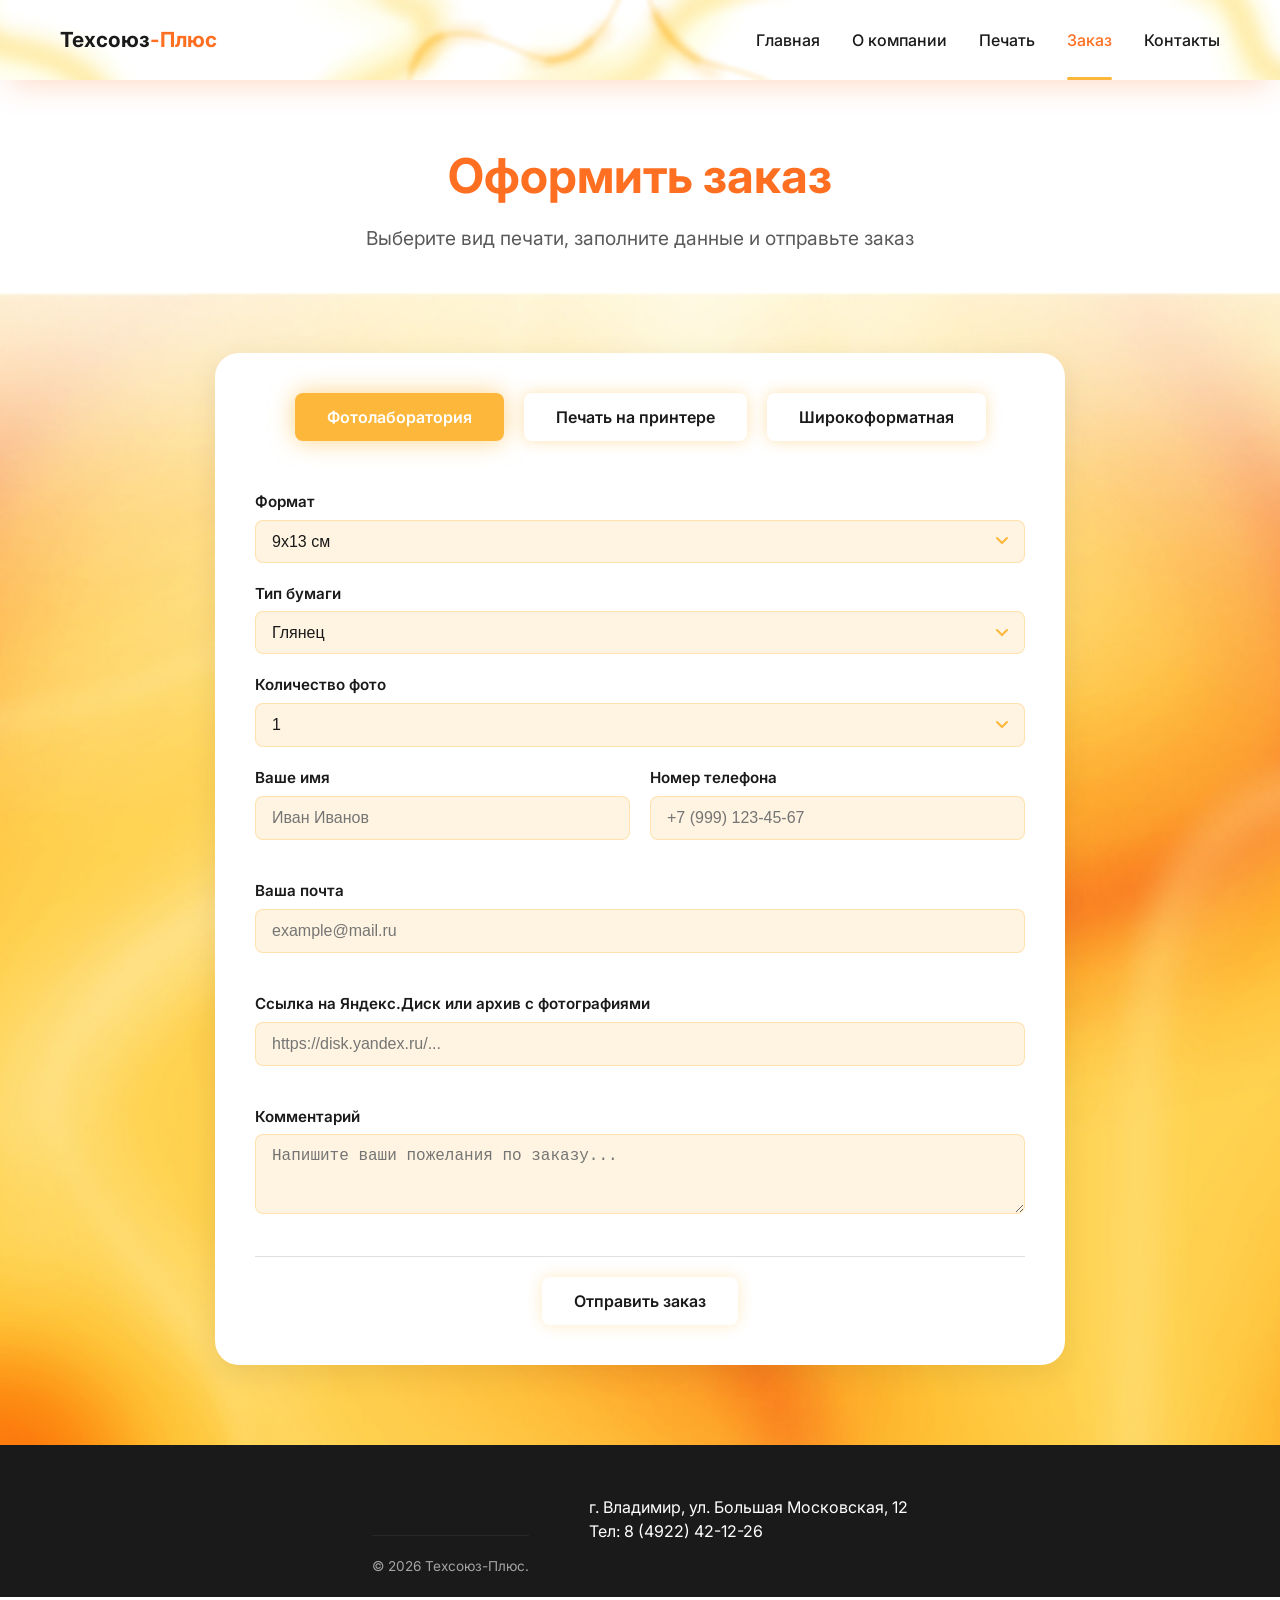
==== pages/order.html @ 172d188b "Обновление" ====
<!DOCTYPE html>
<html lang="ru">
<head>
  <meta charset="UTF-8">
  <meta name="viewport" content="width=device-width, initial-scale=1.0">
  <title>Оформить заказ - Техсоюз-Плюс</title>
  
  <link rel="preconnect" href="https://fonts.googleapis.com">
  <link rel="preconnect" href="https://fonts.gstatic.com" crossorigin>
  <link href="https://fonts.googleapis.com/css2?family=Inter:wght@400;500;600;700&display=swap" rel="stylesheet">
  <link rel="stylesheet" href="https://cdnjs.cloudflare.com/ajax/libs/font-awesome/6.4.0/css/all.min.css">
  <link href="https://unpkg.com/aos@2.3.1/dist/aos.css" rel="stylesheet">
  <link rel="stylesheet" href="../css/style.css">
  
  <style>
    .order-section {
      padding: 60px 0 80px;
      background-image: url('../images/bg-bottom.jpg');
      background-size: cover;
      background-position: center;
      background-repeat: no-repeat;
      width: 100%;
    }
    .order-wrapper {
      background: #ffffff !important;
      max-width: 850px;
      margin: 0 auto;
      padding: 40px;
      border-radius: 24px;
      box-shadow: 0 8px 30px rgba(0, 0, 0, 0.08);
    }
    .calc-input {
      background: rgba(253, 183, 59, 0.15) !important;
      border: 1px solid rgba(253, 183, 59, 0.3) !important;
      color: #1A1A1A !important;
      padding: 12px 16px !important;
      border-radius: 8px !important;
      width: 100% !important;
      font-size: 1rem !important;
      transition: all 0.3s ease !important;
    }
    .calc-input:focus {
      background: #ffffff !important;
      border-color: #FDB73B !important;
      box-shadow: 0 0 0 4px rgba(253, 183, 59, 0.25) !important;
      outline: none !important;
    }
    select.calc-input {
      appearance: none !important;
      background-image: url("data:image/svg+xml,%3Csvg xmlns='http://www.w3.org/2000/svg' width='12' height='12' viewBox='0 0 12 8'%3E%3Cpath d='M1 1l5 5 5-5' stroke='%23FDB73B' stroke-width='2' fill='none' stroke-linecap='round'/%3E%3C/svg%3E") !important;
      background-repeat: no-repeat !important;
      background-position: right 16px center !important;
      background-size: 12px !important;
    }
    input.calc-input { appearance: auto !important; background-image: none !important; }
    input[type="number"].calc-input {
      appearance: textfield !important;
      background-image: url("data:image/svg+xml,%3Csvg xmlns='http://www.w3.org/2000/svg' width='12' height='12' viewBox='0 0 12 8'%3E%3Cpath d='M1 1l5 5 5-5' stroke='%23FDB73B' stroke-width='2' fill='none' stroke-linecap='round'/%3E%3C/svg%3E") !important;
      background-repeat: no-repeat !important;
      background-position: right 16px center !important;
      background-size: 12px !important;
      padding-right: 40px !important;
    }
    input[type="number"].calc-input::-webkit-inner-spin-button,
    input[type="number"].calc-input::-webkit-outer-spin-button {
      -webkit-appearance: none !important;
      margin: 0 !important;
    }
    .calc-label {
      font-size: 0.95rem !important;
      font-weight: 600 !important;
      color: #1A1A1A !important;
      display: block !important;
      margin-bottom: 6px !important;
    }
    .calc-group { margin-bottom: 20px !important; }
    .calc-grid { display: grid !important; grid-template-columns: 1fr 1fr !important; gap: 20px !important; }
    .calc-grid .full-width { grid-column: 1 / -1 !important; }
    .calc-divider { height: 1px !important; background: #e0e0e0 !important; margin: 30px 0 20px !important; }
    .calc-total-wrapper { display: flex !important; justify-content: center !important; border-top: 1px solid #e0e0e0 !important; padding-top: 20px !important; margin-top: 16px !important; }
    .btn--primary { background: #ffffff !important; color: #1A1A1A !important; border: none !important; padding: 14px 32px !important; border-radius: 8px !important; font-weight: 600 !important; font-size: 1rem !important; transition: all 0.3s ease !important; box-shadow: 0 0 15px rgba(253, 183, 59, 0.3) !important; cursor: pointer !important; }
    .btn--primary:hover { transform: translateY(-2px) scale(1.03) !important; background: #FDB73B !important; color: #1A1A1A !important; box-shadow: 0 0 25px rgba(253, 183, 59, 0.5) !important; }
    @media (max-width: 768px) { .order-wrapper { padding: 24px 16px !important; } .calc-grid { grid-template-columns: 1fr !important; } }
  </style>
</head>
<body>
  <header class="header">
    <div class="container header__inner">
      <a href="../index.html" class="header__logo">Техсоюз<span>-Плюс</span></a>
      <nav class="header__nav">
        <ul class="header__list">
          <li><a href="../index.html" class="header__link">Главная</a></li>
          <li><a href="about.html" class="header__link">О компании</a></li>
          <li><a href="printing.html" class="header__link">Печать</a></li>
          <li><a href="order.html" class="header__link active">Заказ</a></li>
          <li><a href="contacts.html" class="header__link">Контакты</a></li>
        </ul>
        <button class="burger"><span></span><span></span><span></span></button>
      </nav>
    </div>
  </header>

  <main>
    <section class="page-header" data-aos="fade-up">
      <div class="container">
        <h1 class="page-header__title">Оформить заказ</h1>
        <p class="page-header__subtitle">Выберите вид печати, заполните данные и отправьте заказ</p>
      </div>
    </section>

    <section class="order-section">
      <div class="container">
        <div class="order-wrapper" data-aos="fade-up" data-aos-delay="100">
          <div class="tabs-nav order-tabs">
            <button class="tab-btn active" data-tab="order-lab">Фотолаборатория</button>
            <button class="tab-btn" data-tab="order-printer">Печать на принтере</button>
            <button class="tab-btn" data-tab="order-wide">Широкоформатная</button>
          </div>

          <form id="orderForm" class="order-calculator">
            <div class="tab-panel active" id="order-lab">
              <div class="calc-group">
                <label class="calc-label">Формат</label>
                <select class="calc-input" id="lab-format">
                  <option>9х13 см</option>
                  <option>10x15 см</option>
                  <option>13х18 см</option>
                  <option>15x21 см</option>
                  <option>15х23 см</option>
                  <option>21x30 см</option>
                  <option>30x45 см</option>
                  <option>30х90 см</option>
                </select>
              </div>
              <div class="calc-group">
                <label class="calc-label">Тип бумаги</label>
                <select class="calc-input" id="lab-paper">
                  <option>Глянец</option>
                  <option>Матовая</option>
                </select>
              </div>
              <div class="calc-group">
                <label class="calc-label">Количество фото</label>
                <input type="number" class="calc-input" id="lab-qty" value="1" min="1" max="1000">
              </div>
            </div>

            <div class="tab-panel" id="order-printer">
              <div class="calc-group">
                <label class="calc-label">Категория бумаги</label>
                <select id="printer-cat" class="calc-input">
                  <option value="office">Офисная бумага</option>
                  <option value="photo">Фотобумага</option>
                </select>
              </div>
              <div id="printer-office-group" class="sub-group">
                <div class="calc-group">
                  <label class="calc-label">Формат</label>
                  <select id="office-format" class="calc-input">
                    <option value="21x30">21х30</option>
                    <option value="30x42">30х42</option>
                  </select>
                </div>
                <div class="calc-group">
                  <label class="calc-label">Вид печати</label>
                  <select id="office-type" class="calc-input"></select>
                </div>
              </div>
              <div id="printer-photo-group" class="sub-group" style="display: none;">
                <div class="calc-group">
                  <label class="calc-label">Формат</label>
                  <select id="photo-format" class="calc-input">
                    <option value="9x13">9х13 см</option>
                    <option value="10x15">10x15 см</option>
                    <option value="13x18">13х18 см</option>
                    <option value="15x21">15x21 см</option>
                    <option value="21x30">21x30 см</option>
                    <option value="30x42">30x42 см</option>
                  </select>
                </div>
                <div class="calc-group">
                  <label class="calc-label">Тип бумаги</label>
                  <select id="photo-type" class="calc-input"></select>
                </div>
              </div>
              <div class="calc-group">
                <label class="calc-label">Количество фото</label>
                <input type="number" class="calc-input" id="printer-qty" value="1" min="1" max="1000">
              </div>
            </div>

            <div class="tab-panel" id="order-wide">
              <div class="calc-group">
                <label class="calc-label">Тип бумаги</label>
                <select id="wide-type" class="calc-input">
                  <option value="gloss">Глянец 6 цветов</option>
                  <option value="canvas-no">Холст тканый без подрамника</option>
                  <option value="canvas-stretch">Холст тканый под натяжку (+10см)</option>
                  <option value="canvas-frame">Холст тканый с подрамником</option>
                  <option value="film">Самоклеящаяся плёнка</option>
                  <option value="poster">Постер</option>
                </select>
              </div>
              <div class="calc-group">
                <label class="calc-label">Размер (Формат)</label>
                <select id="wide-size" class="calc-input"></select>
              </div>
              <div class="calc-group" id="wide-film-group" style="display: none;">
                <label class="calc-label">Тип плёнки</label>
                <select id="wide-film-type" class="calc-input">
                  <option>Глянцевая</option>
                  <option>Матовая</option>
                  <option>Прозрачная</option>
                </select>
              </div>
              <div class="calc-group">
                <label class="calc-label">Количество (м²)</label>
                <input type="number" id="wide-qty" class="calc-input" value="1" min="1" max="100" step="0.1">
              </div>
            </div>

            <div class="calc-grid">
              <div class="calc-group">
                <label class="calc-label">Ваше имя</label>
                <input type="text" id="client-name" class="calc-input" placeholder="Иван Иванов" required>
              </div>
              <div class="calc-group">
                <label class="calc-label">Номер телефона</label>
                <input type="tel" id="client-phone" class="calc-input" placeholder="+7 (999) 123-45-67" required>
                <div id="phone-error" class="error-message" style="display: none; color: #FF6F22; font-size: 0.85rem; margin-top: 4px;"></div>
              </div>
              <div class="calc-group full-width">
                <label class="calc-label">Ваша почта</label>
                <input type="email" id="client-email" class="calc-input" placeholder="example@mail.ru" required>
                <div id="email-error" class="error-message" style="display: none; color: #FF6F22; font-size: 0.85rem; margin-top: 4px;"></div>
              </div>
              <div class="calc-group full-width">
                <label class="calc-label">Ссылка на Яндекс.Диск или архив с фотографиями</label>
                <input type="url" id="client-link" class="calc-input" placeholder="https://disk.yandex.ru/...">
              </div>
              <div class="calc-group full-width">
                <label class="calc-label">Комментарий</label>
                <textarea id="client-comment" class="calc-input" rows="3" placeholder="Напишите ваши пожелания по заказу..." style="resize: vertical; min-height: 80px;"></textarea>
              </div>
            </div>

            <div class="calc-total-wrapper">
              <button type="button" id="send-order-btn" class="btn btn--primary">Отправить заказ</button>
            </div>
          </form>
        </div>
      </div>
    </section>
  </main>

  <footer class="footer">
    <div class="container footer__inner">
      <div class="footer__info"><p class="footer__copy">&copy; 2026 Техсоюз-Плюс.</p></div>
      <div class="footer__contacts">
        <p>г. Владимир, ул. Большая Московская, 12</p>
        <p>Тел: 8 (4922) 42-12-26</p>
      </div>
    </div>
  </footer>

  <script src="https://unpkg.com/aos@2.3.1/dist/aos.js"></script>
  <script src="../js/main.js"></script>
  <script src="../js/pages/order.js"></script>
</body>
</html>
---- css/style.css ----
/* css/style.css - Сборка стилей (исправленная) */

/* Базовые настройки */
@import 'base/variables.css';
@import 'base/reset.css';

/* Компоненты */
@import 'components/footer.css';
@import 'components/buttons.css';

/* ФИНАЛЬНАЯ ШАПКА */
@import 'header-final.css';

/* Главная страница */
@import 'home/hero.css';
@import 'home/slider.css';
@import 'home/features.css';
@import 'home/cards.css';

/* Остальные страницы */
@import 'pages/printing.css';   /* <--- ДОБАВИЛИ ИМПОРТ СТРАНИЦЫ ПЕЧАТИ */
@import 'pages/contacts.css';
@import 'pages/about.css';
@import 'pages/order.css';

/* Общий контейнер */
.container {
  max-width: var(--container-width);
  margin: 0 auto;
  padding: 0 20px;
}
body {
  background: #ffffff !important;
}
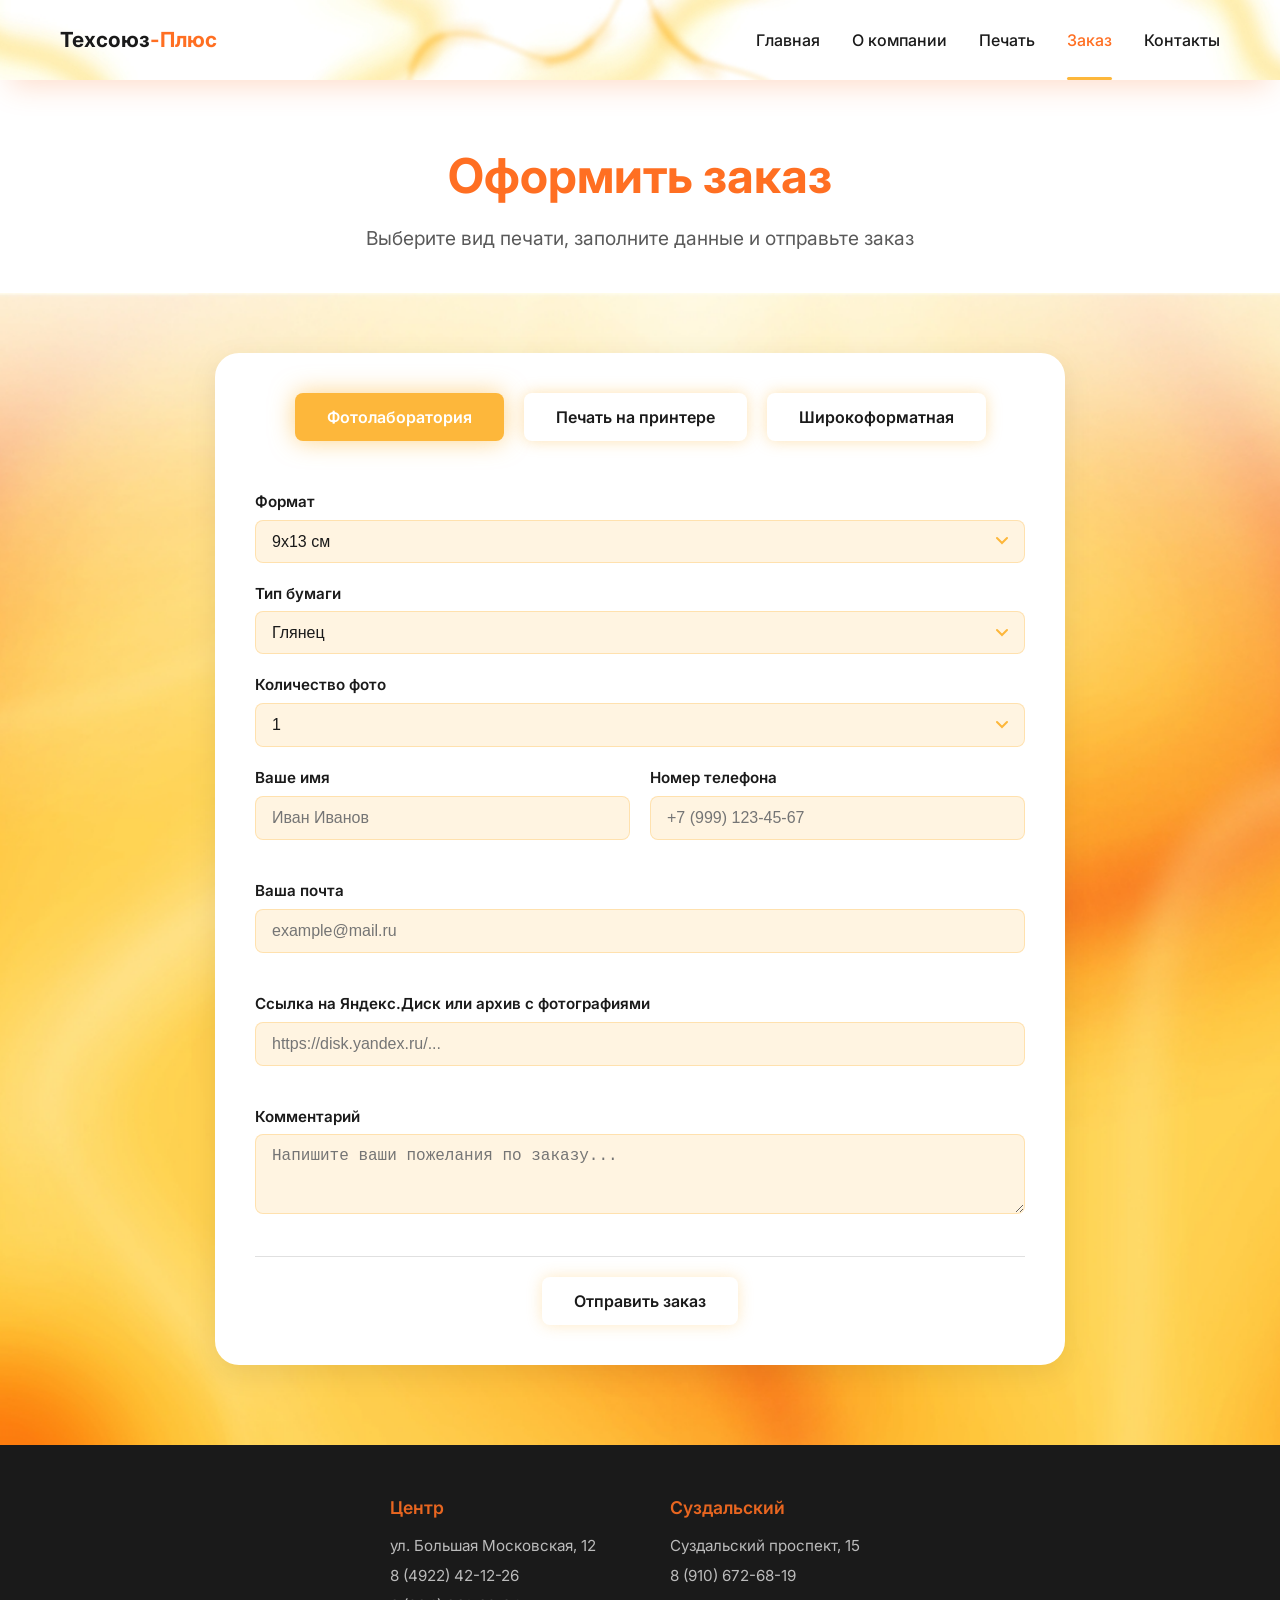
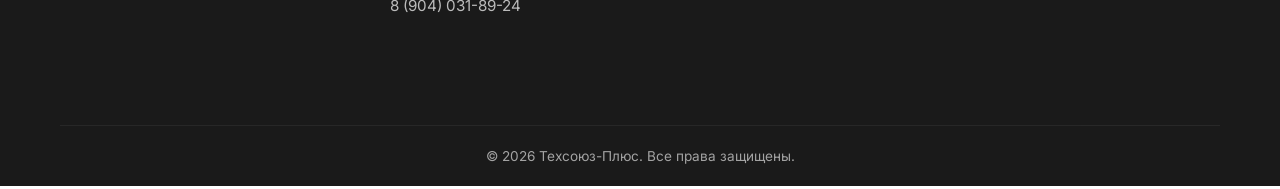
==== commit c4447c9b: "fix" ====
--- a/pages/order.html
+++ b/pages/order.html
@@ -117,11 +117,20 @@
             <button class="tab-btn" data-tab="order-wide">Широкоформатная</button>
           </div>
 
-          <form id="orderForm" class="order-calculator">
+          <!-- ФОРМА ЗАКАЗА (РАБОТАЕТ ЧЕРЕЗ FORMSPREE) -->
+          <form class="order-calculator" action="https://formspree.io/f/mrewlvjy" method="POST">
+            
+            <!-- Скрытое поле для перенаправления после отправки -->
+            <input type="hidden" name="_next" value="https://whruii.github.io/tehsoyz/pages/order.html?success=true" />
+
+            <!-- Скрытые поля для данных из вкладок -->
+            <input type="hidden" name="service_type" id="service_type" value="Фотолаборатория">
+            <input type="hidden" name="service_params" id="service_params" value="">
+
             <div class="tab-panel active" id="order-lab">
               <div class="calc-group">
                 <label class="calc-label">Формат</label>
-                <select class="calc-input" id="lab-format">
+                <select class="calc-input" name="lab_format">
                   <option>9х13 см</option>
                   <option>10x15 см</option>
                   <option>13х18 см</option>
@@ -134,21 +143,21 @@
               </div>
               <div class="calc-group">
                 <label class="calc-label">Тип бумаги</label>
-                <select class="calc-input" id="lab-paper">
+                <select class="calc-input" name="lab_paper">
                   <option>Глянец</option>
                   <option>Матовая</option>
                 </select>
               </div>
               <div class="calc-group">
                 <label class="calc-label">Количество фото</label>
-                <input type="number" class="calc-input" id="lab-qty" value="1" min="1" max="1000">
+                <input type="number" class="calc-input" name="lab_qty" value="1" min="1" max="1000">
               </div>
             </div>
 
             <div class="tab-panel" id="order-printer">
               <div class="calc-group">
                 <label class="calc-label">Категория бумаги</label>
-                <select id="printer-cat" class="calc-input">
+                <select id="printer-cat" class="calc-input" name="printer_cat">
                   <option value="office">Офисная бумага</option>
                   <option value="photo">Фотобумага</option>
                 </select>
@@ -156,20 +165,21 @@
               <div id="printer-office-group" class="sub-group">
                 <div class="calc-group">
                   <label class="calc-label">Формат</label>
-                  <select id="office-format" class="calc-input">
+                  <select id="office-format" class="calc-input" name="office_format">
                     <option value="21x30">21х30</option>
                     <option value="30x42">30х42</option>
                   </select>
                 </div>
                 <div class="calc-group">
                   <label class="calc-label">Вид печати</label>
-                  <select id="office-type" class="calc-input"></select>
+                  <select id="office-type" class="calc-input" name="office_type">
+                  </select>
                 </div>
               </div>
               <div id="printer-photo-group" class="sub-group" style="display: none;">
                 <div class="calc-group">
                   <label class="calc-label">Формат</label>
-                  <select id="photo-format" class="calc-input">
+                  <select id="photo-format" class="calc-input" name="photo_format">
                     <option value="9x13">9х13 см</option>
                     <option value="10x15">10x15 см</option>
                     <option value="13x18">13х18 см</option>
@@ -180,19 +190,20 @@
                 </div>
                 <div class="calc-group">
                   <label class="calc-label">Тип бумаги</label>
-                  <select id="photo-type" class="calc-input"></select>
+                  <select id="photo-type" class="calc-input" name="photo_type">
+                  </select>
                 </div>
               </div>
               <div class="calc-group">
                 <label class="calc-label">Количество фото</label>
-                <input type="number" class="calc-input" id="printer-qty" value="1" min="1" max="1000">
+                <input type="number" class="calc-input" name="printer_qty" value="1" min="1" max="1000">
               </div>
             </div>
 
             <div class="tab-panel" id="order-wide">
               <div class="calc-group">
                 <label class="calc-label">Тип бумаги</label>
-                <select id="wide-type" class="calc-input">
+                <select id="wide-type" class="calc-input" name="wide_type">
                   <option value="gloss">Глянец 6 цветов</option>
                   <option value="canvas-no">Холст тканый без подрамника</option>
                   <option value="canvas-stretch">Холст тканый под натяжку (+10см)</option>
@@ -203,11 +214,12 @@
               </div>
               <div class="calc-group">
                 <label class="calc-label">Размер (Формат)</label>
-                <select id="wide-size" class="calc-input"></select>
+                <select id="wide-size" class="calc-input" name="wide_size">
+                </select>
               </div>
               <div class="calc-group" id="wide-film-group" style="display: none;">
                 <label class="calc-label">Тип плёнки</label>
-                <select id="wide-film-type" class="calc-input">
+                <select id="wide-film-type" class="calc-input" name="wide_film">
                   <option>Глянцевая</option>
                   <option>Матовая</option>
                   <option>Прозрачная</option>
@@ -215,51 +227,50 @@
               </div>
               <div class="calc-group">
                 <label class="calc-label">Количество (м²)</label>
-                <input type="number" id="wide-qty" class="calc-input" value="1" min="1" max="100" step="0.1">
+                <input type="number" id="wide-qty" class="calc-input" name="wide_qty" value="1" min="1" max="100" step="0.1">
               </div>
             </div>
 
             <div class="calc-grid">
               <div class="calc-group">
                 <label class="calc-label">Ваше имя</label>
-                <input type="text" id="client-name" class="calc-input" placeholder="Иван Иванов" required>
+                <input type="text" id="client-name" class="calc-input" name="name" placeholder="Иван Иванов" required>
               </div>
               <div class="calc-group">
                 <label class="calc-label">Номер телефона</label>
-                <input type="tel" id="client-phone" class="calc-input" placeholder="+7 (999) 123-45-67" required>
+                <input type="tel" id="client-phone" class="calc-input" name="phone" placeholder="+7 (999) 123-45-67" required>
                 <div id="phone-error" class="error-message" style="display: none; color: #FF6F22; font-size: 0.85rem; margin-top: 4px;"></div>
               </div>
               <div class="calc-group full-width">
                 <label class="calc-label">Ваша почта</label>
-                <input type="email" id="client-email" class="calc-input" placeholder="example@mail.ru" required>
+                <input type="email" id="client-email" class="calc-input" name="email" placeholder="example@mail.ru" required>
                 <div id="email-error" class="error-message" style="display: none; color: #FF6F22; font-size: 0.85rem; margin-top: 4px;"></div>
               </div>
               <div class="calc-group full-width">
                 <label class="calc-label">Ссылка на Яндекс.Диск или архив с фотографиями</label>
-                <input type="url" id="client-link" class="calc-input" placeholder="https://disk.yandex.ru/...">
+                <input type="url" id="client-link" class="calc-input" name="link" placeholder="https://disk.yandex.ru/...">
               </div>
               <div class="calc-group full-width">
                 <label class="calc-label">Комментарий</label>
-                <textarea id="client-comment" class="calc-input" rows="3" placeholder="Напишите ваши пожелания по заказу..." style="resize: vertical; min-height: 80px;"></textarea>
-              </div>
-            </div>
-
+                <textarea id="client-comment" class="calc-input" name="comment" rows="3" placeholder="Напишите ваши пожелания по заказу..." style="resize: vertical; min-height: 80px;"></textarea>
+              </div>
+            </div>
+
+            <!-- КНОПКА ОТПРАВКИ -->
             <div class="calc-total-wrapper">
-              <button type="button" id="send-order-btn" class="btn btn--primary">Отправить заказ</button>
-            </div>
+              <button type="submit" class="btn btn--primary">Отправить заказ</button>
+            </div>
+
           </form>
         </div>
       </div>
     </section>
   </main>
-
   <footer class="footer">
     <div class="container footer__inner">
-      <div class="footer__info"><p class="footer__copy">&copy; 2026 Техсоюз-Плюс.</p></div>
-      <div class="footer__contacts">
-        <p>г. Владимир, ул. Большая Московская, 12</p>
-        <p>Тел: 8 (4922) 42-12-26</p>
-      </div>
+      <div class="footer-col"><div class="footer-col__title"><span>Центр</span></div><p>ул. Большая Московская, 12</p><p><a href="tel:84922421226">8 (4922) 42-12-26</a></p><p><a href="tel:89040318924">8 (904) 031-89-24</a></p></div>
+      <div class="footer-col"><div class="footer-col__title"><span>Суздальский</span></div><p>Суздальский проспект, 15</p><p><a href="tel:89106726819">8 (910) 672-68-19</a></p></div>
+      <div class="footer__copy">&copy; 2026 Техсоюз-Плюс. Все права защищены.</div>
     </div>
   </footer>
 
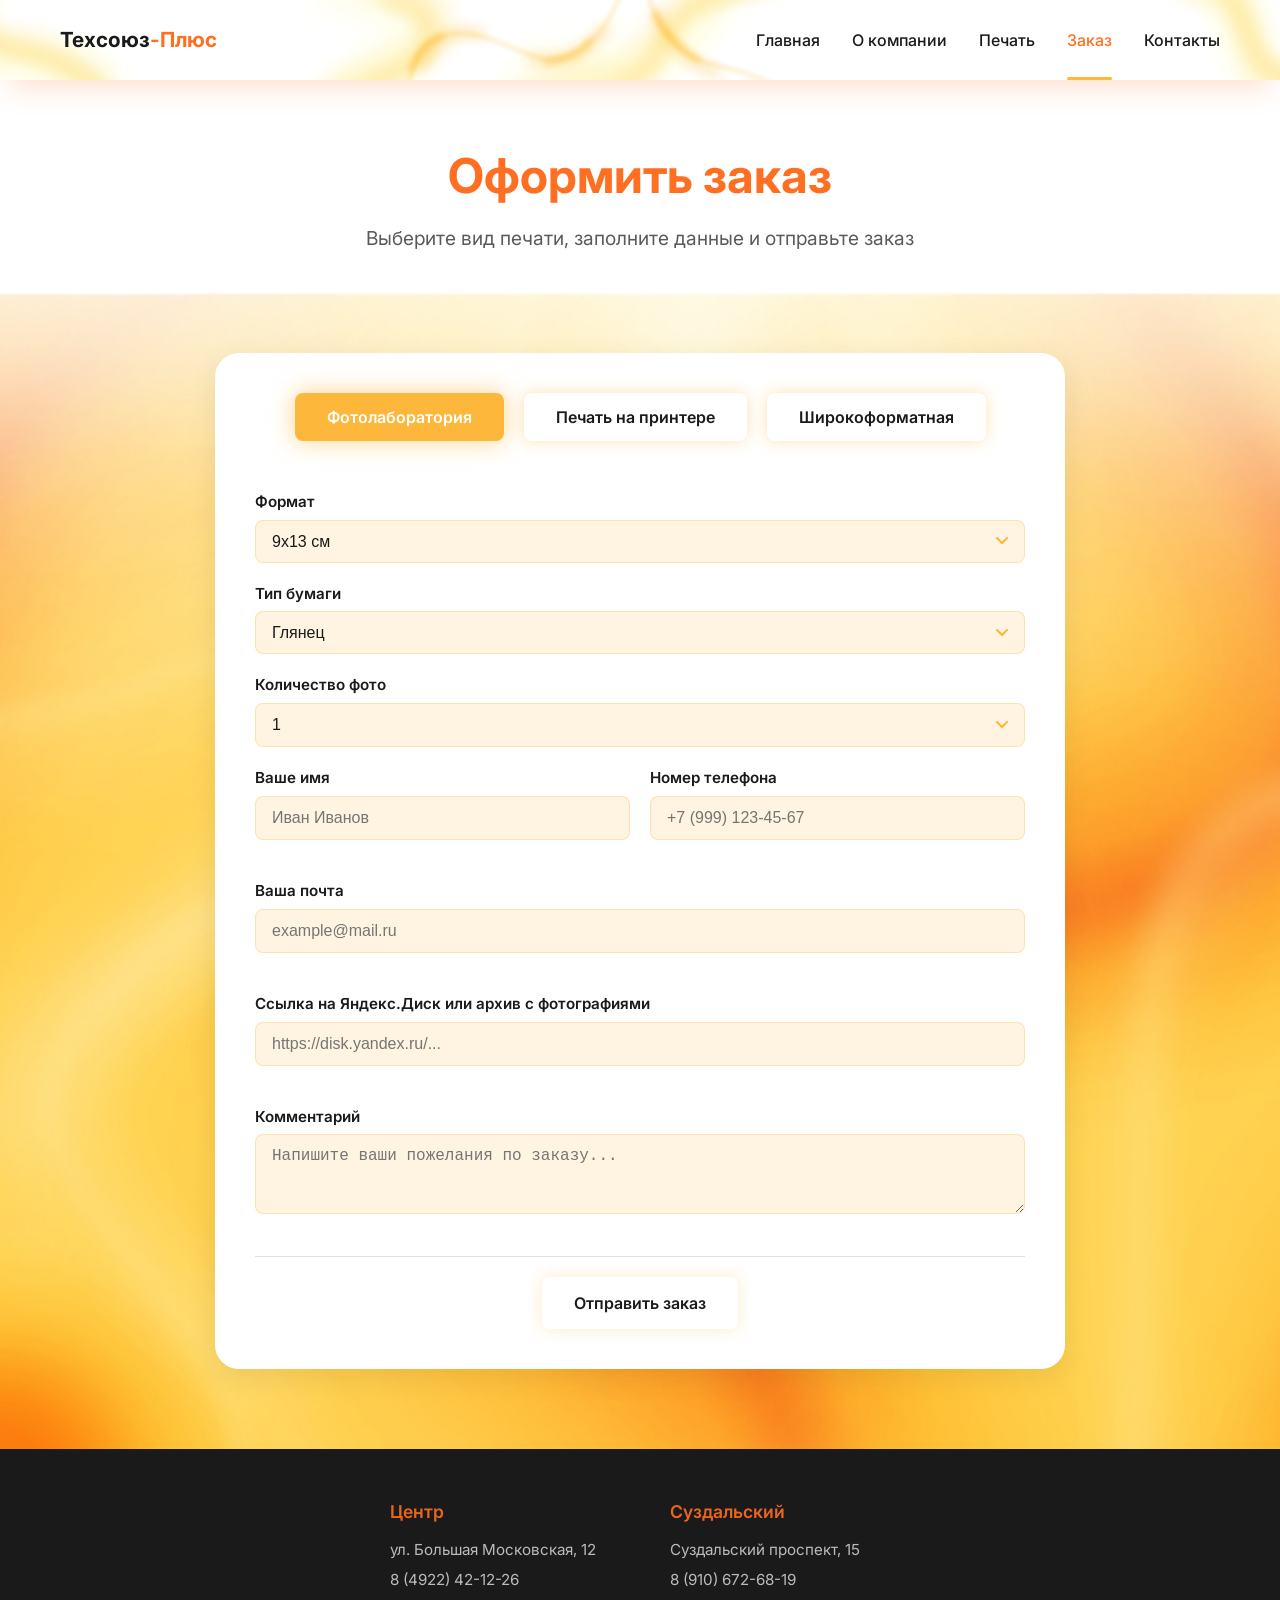
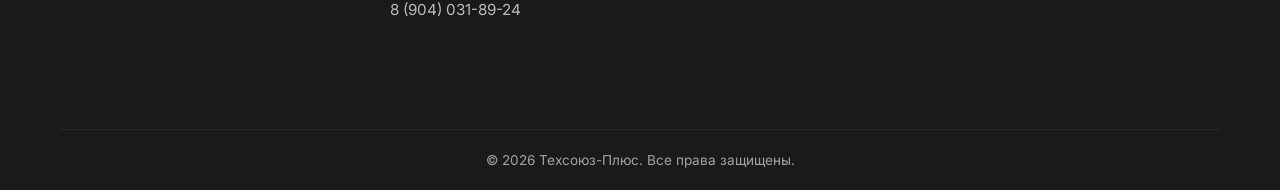
==== commit 7d647807: "Обновление" ====
--- a/pages/order.html
+++ b/pages/order.html
@@ -13,66 +13,15 @@
   <link rel="stylesheet" href="../css/style.css">
   
   <style>
-    .order-section {
-      padding: 60px 0 80px;
-      background-image: url('../images/bg-bottom.jpg');
-      background-size: cover;
-      background-position: center;
-      background-repeat: no-repeat;
-      width: 100%;
-    }
-    .order-wrapper {
-      background: #ffffff !important;
-      max-width: 850px;
-      margin: 0 auto;
-      padding: 40px;
-      border-radius: 24px;
-      box-shadow: 0 8px 30px rgba(0, 0, 0, 0.08);
-    }
-    .calc-input {
-      background: rgba(253, 183, 59, 0.15) !important;
-      border: 1px solid rgba(253, 183, 59, 0.3) !important;
-      color: #1A1A1A !important;
-      padding: 12px 16px !important;
-      border-radius: 8px !important;
-      width: 100% !important;
-      font-size: 1rem !important;
-      transition: all 0.3s ease !important;
-    }
-    .calc-input:focus {
-      background: #ffffff !important;
-      border-color: #FDB73B !important;
-      box-shadow: 0 0 0 4px rgba(253, 183, 59, 0.25) !important;
-      outline: none !important;
-    }
-    select.calc-input {
-      appearance: none !important;
-      background-image: url("data:image/svg+xml,%3Csvg xmlns='http://www.w3.org/2000/svg' width='12' height='12' viewBox='0 0 12 8'%3E%3Cpath d='M1 1l5 5 5-5' stroke='%23FDB73B' stroke-width='2' fill='none' stroke-linecap='round'/%3E%3C/svg%3E") !important;
-      background-repeat: no-repeat !important;
-      background-position: right 16px center !important;
-      background-size: 12px !important;
-    }
+    .order-section { padding: 60px 0 80px; background-image: url('../images/bg-bottom.jpg'); background-size: cover; background-position: center; background-repeat: no-repeat; width: 100%; }
+    .order-wrapper { background: #ffffff !important; max-width: 850px; margin: 0 auto; padding: 40px; border-radius: 24px; box-shadow: 0 8px 30px rgba(0, 0, 0, 0.08); }
+    .calc-input { background: rgba(253, 183, 59, 0.15) !important; border: 1px solid rgba(253, 183, 59, 0.3) !important; color: #1A1A1A !important; padding: 12px 16px !important; border-radius: 8px !important; width: 100% !important; font-size: 1rem !important; transition: all 0.3s ease !important; }
+    .calc-input:focus { background: #ffffff !important; border-color: #FDB73B !important; box-shadow: 0 0 0 4px rgba(253, 183, 59, 0.25) !important; outline: none !important; }
+    select.calc-input { appearance: none !important; background-image: url("data:image/svg+xml,%3Csvg xmlns='http://www.w3.org/2000/svg' width='12' height='12' viewBox='0 0 12 8'%3E%3Cpath d='M1 1l5 5 5-5' stroke='%23FDB73B' stroke-width='2' fill='none' stroke-linecap='round'/%3E%3C/svg%3E") !important; background-repeat: no-repeat !important; background-position: right 16px center !important; background-size: 12px !important; }
     input.calc-input { appearance: auto !important; background-image: none !important; }
-    input[type="number"].calc-input {
-      appearance: textfield !important;
-      background-image: url("data:image/svg+xml,%3Csvg xmlns='http://www.w3.org/2000/svg' width='12' height='12' viewBox='0 0 12 8'%3E%3Cpath d='M1 1l5 5 5-5' stroke='%23FDB73B' stroke-width='2' fill='none' stroke-linecap='round'/%3E%3C/svg%3E") !important;
-      background-repeat: no-repeat !important;
-      background-position: right 16px center !important;
-      background-size: 12px !important;
-      padding-right: 40px !important;
-    }
-    input[type="number"].calc-input::-webkit-inner-spin-button,
-    input[type="number"].calc-input::-webkit-outer-spin-button {
-      -webkit-appearance: none !important;
-      margin: 0 !important;
-    }
-    .calc-label {
-      font-size: 0.95rem !important;
-      font-weight: 600 !important;
-      color: #1A1A1A !important;
-      display: block !important;
-      margin-bottom: 6px !important;
-    }
+    input[type="number"].calc-input { appearance: textfield !important; background-image: url("data:image/svg+xml,%3Csvg xmlns='http://www.w3.org/2000/svg' width='12' height='12' viewBox='0 0 12 8'%3E%3Cpath d='M1 1l5 5 5-5' stroke='%23FDB73B' stroke-width='2' fill='none' stroke-linecap='round'/%3E%3C/svg%3E") !important; background-repeat: no-repeat !important; background-position: right 16px center !important; background-size: 12px !important; padding-right: 40px !important; }
+    input[type="number"].calc-input::-webkit-inner-spin-button, input[type="number"].calc-input::-webkit-outer-spin-button { -webkit-appearance: none !important; margin: 0 !important; }
+    .calc-label { font-size: 0.95rem !important; font-weight: 600 !important; color: #1A1A1A !important; display: block !important; margin-bottom: 6px !important; }
     .calc-group { margin-bottom: 20px !important; }
     .calc-grid { display: grid !important; grid-template-columns: 1fr 1fr !important; gap: 20px !important; }
     .calc-grid .full-width { grid-column: 1 / -1 !important; }
@@ -118,14 +67,12 @@
           </div>
 
           <!-- ФОРМА ЗАКАЗА (РАБОТАЕТ ЧЕРЕЗ FORMSPREE) -->
-          <form class="order-calculator" action="https://formspree.io/f/mrewlvjy" method="POST">
+          <form class="order-calculator" action="https://formspree.io/f/xrewaakw" method="POST">
             
             <!-- Скрытое поле для перенаправления после отправки -->
             <input type="hidden" name="_next" value="https://whruii.github.io/tehsoyz/pages/order.html?success=true" />
 
-            <!-- Скрытые поля для данных из вкладок -->
             <input type="hidden" name="service_type" id="service_type" value="Фотолаборатория">
-            <input type="hidden" name="service_params" id="service_params" value="">
 
             <div class="tab-panel active" id="order-lab">
               <div class="calc-group">
@@ -227,7 +174,7 @@
               </div>
               <div class="calc-group">
                 <label class="calc-label">Количество (м²)</label>
-                <input type="number" id="wide-qty" class="calc-input" name="wide_qty" value="1" min="1" max="100" step="0.1">
+                <input type="number" id="wide_qty" class="calc-input" name="wide_qty" value="1" min="1" max="100" step="0.1">
               </div>
             </div>
 
@@ -258,8 +205,8 @@
 
             <!-- КНОПКА ОТПРАВКИ -->
             <div class="calc-total-wrapper">
-              <button type="submit" class="btn btn--primary">Отправить заказ</button>
-            </div>
+              <a href="#" onclick="sendOrderByMail(); return false;" class="btn btn--primary">Отправить заказ</a>            </div>
+                       
 
           </form>
         </div>
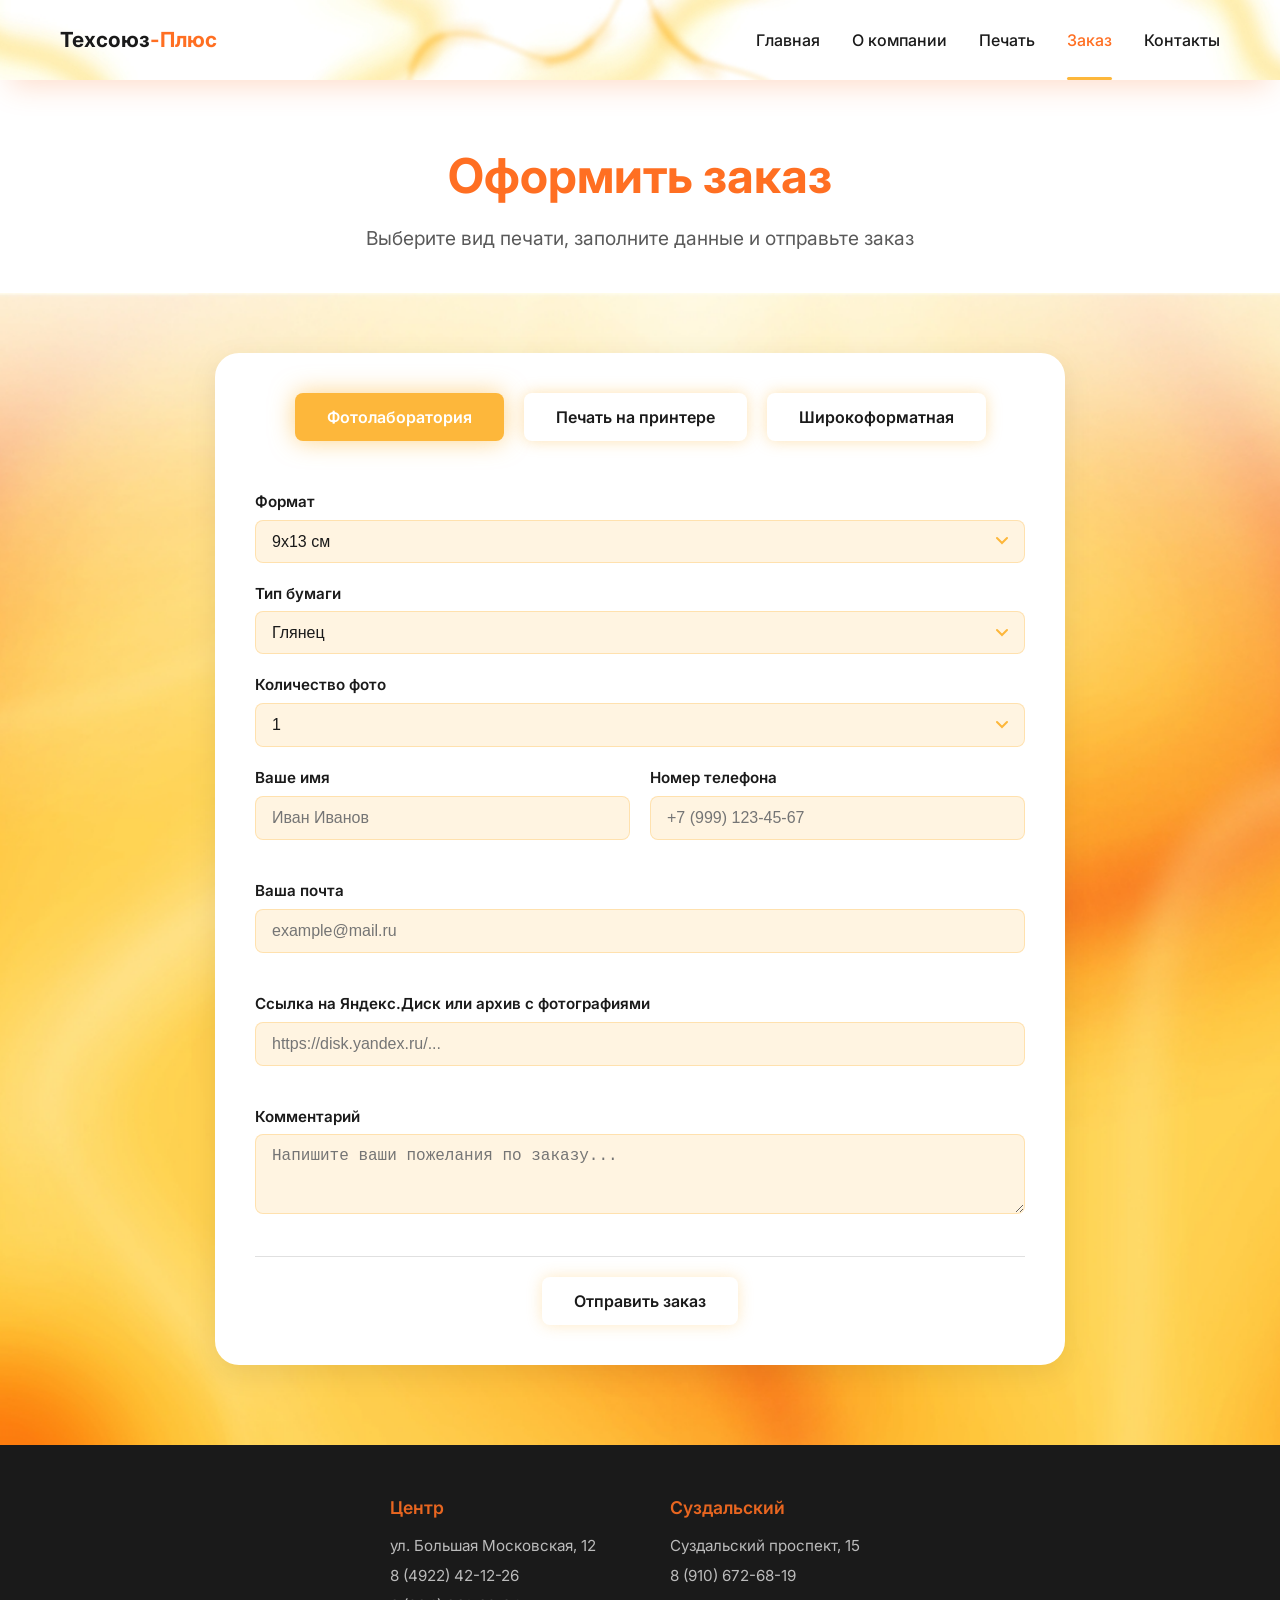
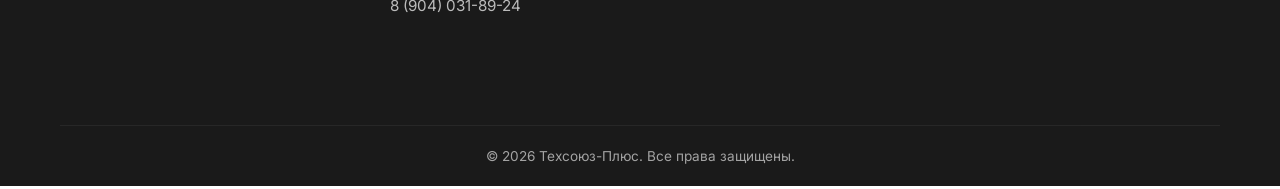
==== commit f0fee791: "Обновление" ====
--- a/pages/order.html
+++ b/pages/order.html
@@ -13,15 +13,66 @@
   <link rel="stylesheet" href="../css/style.css">
   
   <style>
-    .order-section { padding: 60px 0 80px; background-image: url('../images/bg-bottom.jpg'); background-size: cover; background-position: center; background-repeat: no-repeat; width: 100%; }
-    .order-wrapper { background: #ffffff !important; max-width: 850px; margin: 0 auto; padding: 40px; border-radius: 24px; box-shadow: 0 8px 30px rgba(0, 0, 0, 0.08); }
-    .calc-input { background: rgba(253, 183, 59, 0.15) !important; border: 1px solid rgba(253, 183, 59, 0.3) !important; color: #1A1A1A !important; padding: 12px 16px !important; border-radius: 8px !important; width: 100% !important; font-size: 1rem !important; transition: all 0.3s ease !important; }
-    .calc-input:focus { background: #ffffff !important; border-color: #FDB73B !important; box-shadow: 0 0 0 4px rgba(253, 183, 59, 0.25) !important; outline: none !important; }
-    select.calc-input { appearance: none !important; background-image: url("data:image/svg+xml,%3Csvg xmlns='http://www.w3.org/2000/svg' width='12' height='12' viewBox='0 0 12 8'%3E%3Cpath d='M1 1l5 5 5-5' stroke='%23FDB73B' stroke-width='2' fill='none' stroke-linecap='round'/%3E%3C/svg%3E") !important; background-repeat: no-repeat !important; background-position: right 16px center !important; background-size: 12px !important; }
+    .order-section {
+      padding: 60px 0 80px;
+      background-image: url('../images/bg-bottom.jpg');
+      background-size: cover;
+      background-position: center;
+      background-repeat: no-repeat;
+      width: 100%;
+    }
+    .order-wrapper {
+      background: #ffffff !important;
+      max-width: 850px;
+      margin: 0 auto;
+      padding: 40px;
+      border-radius: 24px;
+      box-shadow: 0 8px 30px rgba(0, 0, 0, 0.08);
+    }
+    .calc-input {
+      background: rgba(253, 183, 59, 0.15) !important;
+      border: 1px solid rgba(253, 183, 59, 0.3) !important;
+      color: #1A1A1A !important;
+      padding: 12px 16px !important;
+      border-radius: 8px !important;
+      width: 100% !important;
+      font-size: 1rem !important;
+      transition: all 0.3s ease !important;
+    }
+    .calc-input:focus {
+      background: #ffffff !important;
+      border-color: #FDB73B !important;
+      box-shadow: 0 0 0 4px rgba(253, 183, 59, 0.25) !important;
+      outline: none !important;
+    }
+    select.calc-input {
+      appearance: none !important;
+      background-image: url("data:image/svg+xml,%3Csvg xmlns='http://www.w3.org/2000/svg' width='12' height='12' viewBox='0 0 12 8'%3E%3Cpath d='M1 1l5 5 5-5' stroke='%23FDB73B' stroke-width='2' fill='none' stroke-linecap='round'/%3E%3C/svg%3E") !important;
+      background-repeat: no-repeat !important;
+      background-position: right 16px center !important;
+      background-size: 12px !important;
+    }
     input.calc-input { appearance: auto !important; background-image: none !important; }
-    input[type="number"].calc-input { appearance: textfield !important; background-image: url("data:image/svg+xml,%3Csvg xmlns='http://www.w3.org/2000/svg' width='12' height='12' viewBox='0 0 12 8'%3E%3Cpath d='M1 1l5 5 5-5' stroke='%23FDB73B' stroke-width='2' fill='none' stroke-linecap='round'/%3E%3C/svg%3E") !important; background-repeat: no-repeat !important; background-position: right 16px center !important; background-size: 12px !important; padding-right: 40px !important; }
-    input[type="number"].calc-input::-webkit-inner-spin-button, input[type="number"].calc-input::-webkit-outer-spin-button { -webkit-appearance: none !important; margin: 0 !important; }
-    .calc-label { font-size: 0.95rem !important; font-weight: 600 !important; color: #1A1A1A !important; display: block !important; margin-bottom: 6px !important; }
+    input[type="number"].calc-input {
+      appearance: textfield !important;
+      background-image: url("data:image/svg+xml,%3Csvg xmlns='http://www.w3.org/2000/svg' width='12' height='12' viewBox='0 0 12 8'%3E%3Cpath d='M1 1l5 5 5-5' stroke='%23FDB73B' stroke-width='2' fill='none' stroke-linecap='round'/%3E%3C/svg%3E") !important;
+      background-repeat: no-repeat !important;
+      background-position: right 16px center !important;
+      background-size: 12px !important;
+      padding-right: 40px !important;
+    }
+    input[type="number"].calc-input::-webkit-inner-spin-button,
+    input[type="number"].calc-input::-webkit-outer-spin-button {
+      -webkit-appearance: none !important;
+      margin: 0 !important;
+    }
+    .calc-label {
+      font-size: 0.95rem !important;
+      font-weight: 600 !important;
+      color: #1A1A1A !important;
+      display: block !important;
+      margin-bottom: 6px !important;
+    }
     .calc-group { margin-bottom: 20px !important; }
     .calc-grid { display: grid !important; grid-template-columns: 1fr 1fr !important; gap: 20px !important; }
     .calc-grid .full-width { grid-column: 1 / -1 !important; }
@@ -66,7 +117,7 @@
             <button class="tab-btn" data-tab="order-wide">Широкоформатная</button>
           </div>
 
-          <!-- ФОРМА ЗАКАЗА (РАБОТАЕТ ЧЕРЕЗ FORMSPREE) -->
+          <!-- ФОРМА ЗАКАЗА (РАБОТАЕТ ЧЕРЕЗ FORMSPREE, КАК В ПРИМЕРЕ) -->
           <form class="order-calculator" action="https://formspree.io/f/xrewaakw" method="POST">
             
             <!-- Скрытое поле для перенаправления после отправки -->
@@ -174,7 +225,7 @@
               </div>
               <div class="calc-group">
                 <label class="calc-label">Количество (м²)</label>
-                <input type="number" id="wide_qty" class="calc-input" name="wide_qty" value="1" min="1" max="100" step="0.1">
+                <input type="number" id="wide-qty" class="calc-input" name="wide_qty" value="1" min="1" max="100" step="0.1">
               </div>
             </div>
 
@@ -186,12 +237,10 @@
               <div class="calc-group">
                 <label class="calc-label">Номер телефона</label>
                 <input type="tel" id="client-phone" class="calc-input" name="phone" placeholder="+7 (999) 123-45-67" required>
-                <div id="phone-error" class="error-message" style="display: none; color: #FF6F22; font-size: 0.85rem; margin-top: 4px;"></div>
               </div>
               <div class="calc-group full-width">
                 <label class="calc-label">Ваша почта</label>
                 <input type="email" id="client-email" class="calc-input" name="email" placeholder="example@mail.ru" required>
-                <div id="email-error" class="error-message" style="display: none; color: #FF6F22; font-size: 0.85rem; margin-top: 4px;"></div>
               </div>
               <div class="calc-group full-width">
                 <label class="calc-label">Ссылка на Яндекс.Диск или архив с фотографиями</label>
@@ -203,10 +252,10 @@
               </div>
             </div>
 
-            <!-- КНОПКА ОТПРАВКИ -->
+            <!-- КНОПКА ОТПРАВКИ (type="submit" - браузер сам отправляет) -->
             <div class="calc-total-wrapper">
-              <a href="#" onclick="sendOrderByMail(); return false;" class="btn btn--primary">Отправить заказ</a>            </div>
-                       
+              <button type="submit" class="btn btn--primary">Отправить заказ</button>
+            </div>
 
           </form>
         </div>
